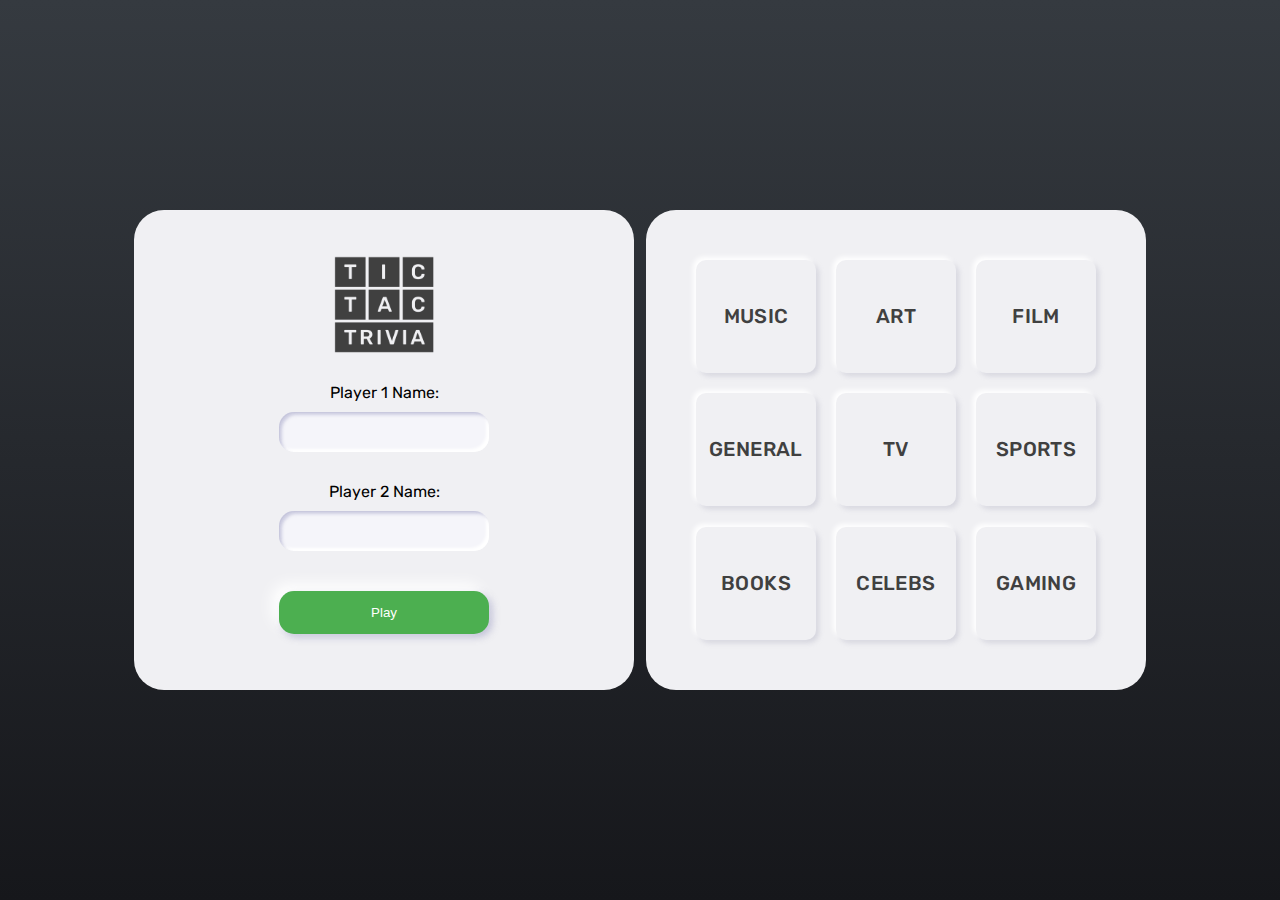
==== index.html @ f79e329e "update file structure" ====
<!DOCTYPE html>
<html lang="en">
<head>
    <meta charset="UTF-8">
    <meta name="viewport" content="width=device-width, initial-scale=1.0">
    <title>Document</title>
    <script src="https://cdnjs.cloudflare.com/ajax/libs/jquery/3.2.1/jquery.js"></script>
    <link rel="stylesheet" href="./css/main.css">
    <link href="https://fonts.googleapis.com/css2?family=Rubik:wght@300;400;500&display=swap" rel="stylesheet">
</head>
<body>

    <section class="container">

    <div id="game-controls">
        <img class="logo" src="img/logo.png">
        <label for="player1">Player 1 Name:</label>
        <input type="text" id="player1" name="player1">
        <label for="player2">Player 2 Name:</label>
        <input type="text" id="player2" name="player2">
        <input type="submit" value="Play" id="submit-names"> 
    </div>

    <div id="game-board">
    <div id="1" class="square">Music</div>
    <div id="2" class="square">Art</div>
    <div id="3" class="square">Film</div>
    <div id="4" class="square">General</div>
    <div id="5" class="square">TV</div>
    <div id="6" class="square">Sports</div>
    <div id="7" class="square">Books</div>
    <div id="8" class="square">Celebs</div>
    <div id="9" class="square">Gaming</div>
    </div>

</section>


<script src="./js/app.js"></script>
</body>
</html>
---- css/main.css ----
body {
  margin: 0;
  padding: 0;
  font-family: Rubik;
  font-style: normal;
  font-weight: 400;
  text-align: center;
  background: linear-gradient( #353A40, #16171B);
}

p {
    font-size: 50px;
    margin: 0;
}

.logo {
  width: 100px;
  margin: 0px auto 30px;
}

.container {
  display: flex;
  flex-wrap: wrap;
  justify-content: center;
  align-items: center;
  margin: auto;
  height: 100vh;
  width: 80%;
}

#game-controls {
  width: 420px;
  background: #f0f0f3;
  display: flex;
  /* flex-wrap: wrap; */
  flex-direction: column;
  justify-content: center;
  padding: 40px;
  margin: 0 auto;
  height: 400px;
  border-radius: 30px;
}

#game-board {
  width: 420px;
  background: #f0f0f3;

  border-radius: 30px;
  display: flex;
  flex-wrap: wrap;
  justify-content: center;
  padding: 40px;
  margin: 0 auto;
  height: 400px;
}

.square {
  display: inline-block;
  width: 120px;
  height: 113px;
  background: #f0f0f3;
  box-shadow: -3px -3px 5px #ffffff, 3px 3px 5px rgba(174, 174, 192, 0.4);
  border-radius: 10px;
  text-align: center;
  margin: 10px;
  font-family: Rubik;
  font-style: normal;
  font-weight: 500;
  font-size: 20px;
  line-height: 113px;
  letter-spacing: 0.02em;
  color: #404040;
  text-transform: uppercase;
}
.square:hover {
  width: 120px;
  height: 113px;
  background: #dedede;
  cursor: pointer;
  /* box-shadow:
  /* 0px 0px 20px #08feeb, */
  /* inset -3px -5px 10px #FAFBFF,
  inset 5px 5px 10px #A6ABBD;
  box-shadow: ; */ */
}
.square:active {
  width: 120px;
  height: 113px;
  background: #dedede;
  box-shadow:
  /* 0px 0px 20px #08feeb, */
  inset -3px -5px 10px #FAFBFF,
  inset 5px 5px 10px #A6ABBD;
  /* box-shadow: 0px 0px 20px #08feeb; */
}
.clicked {
  width: 120px;
  height: 113px;
  background: #dedede;
  box-shadow:
  /* 0px 0px 20px #08feeb, */
  inset -3px -5px 10px #FAFBFF,
  inset 5px 5px 10px #A6ABBD;
  box-shadow: ;
}

.x {
  color: #fe0896;
  font-size: 65px;
}

.o {
  color: #7008fe;
  font-size: 65px;
}

input[type="text"] {
  height: 20px;
  background: #f5f5fa;

  box-shadow: inset -1px -1px 2px rgba(255, 255, 255, 0.5),
    inset 1px 1px 1px rgba(170, 170, 204, 0.25),
    inset 3px 3px 3px rgba(170, 170, 204, 0.5), inset -3px -3px 3px #ffffff;
  border-radius: 15px;
  border: none;
  display: block;
  text-align: center;
  width: 50%;
  padding: 20px;
  margin: 10px auto 30px;

  box-sizing: border-box;
}

input[type="submit"] {
  width: 50%;
  background-color: #4caf50;
  color: white;
  padding: 14px 20px;
  margin: 10px auto;
  border: none;
  cursor: pointer;
  box-shadow: -3px -3px 7px rgba(255, 255, 255, 0.5),
    3px 3px 7px rgba(170, 170, 204, 0.25), 3px 3px 7px rgba(170, 170, 204, 0.5),
    -7px -7px 15px #ffffff;
  border-radius: 15px;
}

input[type="submit"]:active { 
    transform: scale(0.98); 

    box-shadow: 3px 2px 22px 1px rgba(0, 0, 0, 0.24); 

} 

button {
  width: 50%;
  background: linear-gradient(180deg, #016BB8 10%, #0188eb);
  color: white;
  padding: 14px 20px;
  margin: 10px auto;
  border: none;
  cursor: pointer;
  border-radius: 12px;
  display: inherit;
}

button:active { 
    transform: scale(1.1); 

    box-shadow: 3px 2px 22px 1px #0896fe; 

} 

button:hover { 
  transform: scale(0.98); 

  box-shadow: 2px 2px 10px #08feeb; 

} 

.btns {
  display: block;
}

.trivia {
  font-size: 25px;
  margin: 0 0 15px;
}

.win {
  box-shadow: 0px 0px 20px #08feeb
}

#timer {
  font-size: 20px;
}

.small {
  font-size: 20px;
  margin: 10px 0;
}

hr {
  width: 80%;
  border: 0;
  height: 1px;
  background-image: linear-gradient(to right, rgba(0, 0, 0, 0), rgba(0, 0, 0, 0.75), rgba(0, 0, 0, 0));
  margin: 20px auto;
}

.red {
  /* color: red; */
}
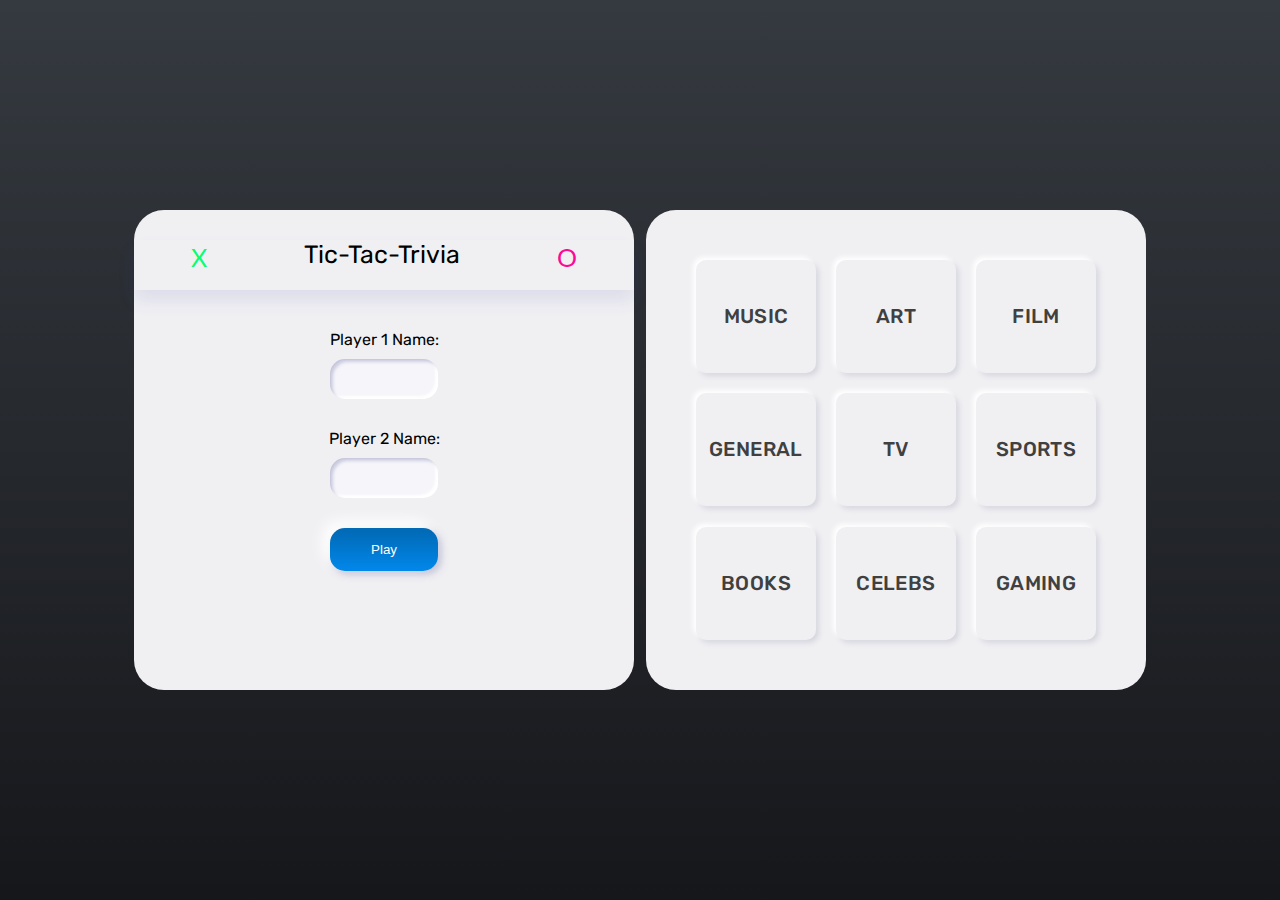
==== commit f09f49be: "Updates UI" ====
--- a/index.html
+++ b/index.html
@@ -3,17 +3,29 @@
 <head>
     <meta charset="UTF-8">
     <meta name="viewport" content="width=device-width, initial-scale=1.0">
-    <title>Document</title>
+    <title>Tic-Tac-Trivia</title>
     <script src="https://cdnjs.cloudflare.com/ajax/libs/jquery/3.2.1/jquery.js"></script>
     <link rel="stylesheet" href="./css/main.css">
     <link href="https://fonts.googleapis.com/css2?family=Rubik:wght@300;400;500&display=swap" rel="stylesheet">
+    <link href="https://fonts.googleapis.com/css2?family=Lato:wght@900&display=swap" rel="stylesheet">
 </head>
 <body>
 
-    <section class="container">
+<section class="container">
+    
+    <div id="left"> 
+
+    <div class="nav">
+        <p><span class="lato">X </span></p>
+        <p><span class="lato">O</span> </p>
+        <p id="timer">Tic-Tac-Trivia</p>
+    
+    </div>
+
+    
 
     <div id="game-controls">
-        <img class="logo" src="img/logo.png">
+        <!-- <img class="logo" src="img/logo.png"> -->
         <label for="player1">Player 1 Name:</label>
         <input type="text" id="player1" name="player1">
         <label for="player2">Player 2 Name:</label>
@@ -21,21 +33,21 @@
         <input type="submit" value="Play" id="submit-names"> 
     </div>
 
+    </div>
+
     <div id="game-board">
-    <div id="1" class="square">Music</div>
-    <div id="2" class="square">Art</div>
-    <div id="3" class="square">Film</div>
-    <div id="4" class="square">General</div>
-    <div id="5" class="square">TV</div>
-    <div id="6" class="square">Sports</div>
-    <div id="7" class="square">Books</div>
-    <div id="8" class="square">Celebs</div>
-    <div id="9" class="square">Gaming</div>
+    <div id="1" class="square listen">Music</div>
+    <div id="2" class="square listen">Art</div>
+    <div id="3" class="square listen">Film</div>
+    <div id="4" class="square listen">General</div>
+    <div id="5" class="square listen">TV</div>
+    <div id="6" class="square listen">Sports</div>
+    <div id="7" class="square listen">Books</div>
+    <div id="8" class="square listen">Celebs</div>
+    <div id="9" class="square listen">Gaming</div>
     </div>
 
 </section>
-
-
 <script src="./js/app.js"></script>
 </body>
 </html>
--- a/css/main.css
+++ b/css/main.css
@@ -6,6 +6,12 @@
   font-weight: 400;
   text-align: center;
   background: linear-gradient( #353A40, #16171B);
+}
+a {
+  color: white;
+  text-align: center;
+  text-decoration: none;
+  margin: 0 auto;
 }
 
 p {
@@ -28,23 +34,71 @@
   width: 80%;
 }
 
+#left {
+  grid-template-columns: repeat(12, 1fr);
+  width: 420px;
+  background: #f0f0f3;
+  padding: 30px 40px;
+  margin: 0 auto;
+  height: 420px;
+  border-radius: 30px;
+}
+
 #game-controls {
-  width: 420px;
-  background: #f0f0f3;
-  display: flex;
-  /* flex-wrap: wrap; */
-  flex-direction: column;
+  flex-wrap: wrap;
   justify-content: center;
-  padding: 40px;
-  margin: 0 auto;
-  height: 400px;
-  border-radius: 30px;
-}
+  align-items: center;
+  align-self: center;
+  justify-self: center;
+
+}
+
+.nav {
+  padding: 0 50px;
+  grid-column: 1 / span 12;
+  margin: 0 -40px 40px;
+  height: 50px;
+  box-shadow: 0px 11px 17px rgba(63, 63, 170, 0.1);
+}
+
+.lato {
+  font-family: 'Lato', sans-serif;
+}
+
+.nav p:nth-of-type(1) {
+  font-size: 25px;
+  float: left;
+  color: #08fe70;
+  padding: 2px 7px;
+}
+
+.green-border {
+  border-radius: 8px;
+  background-color: #34383e;
+  box-shadow: inset 0px 0px 0px 2px #08fe70;
+  box-sizing: border-box;
+}
+.purple-border {
+  border-radius: 8px;
+  background-color: #34383e;
+  box-shadow: inset 0px 0px 0px 2px #fe0896;
+  box-sizing: border-box;
+}
+.nav p:nth-of-type(2) {
+  font-size: 25px;
+  float: right;
+  color: #fe0896;
+  padding: 2px 7px;
+}
+.nav p:nth-of-type(3) {
+  font-size: 25px;
+  text-align: center;
+}
+
 
 #game-board {
   width: 420px;
   background: #f0f0f3;
-
   border-radius: 30px;
   display: flex;
   flex-wrap: wrap;
@@ -73,51 +127,45 @@
   text-transform: uppercase;
 }
 .square:hover {
-  width: 120px;
-  height: 113px;
   background: #dedede;
   cursor: pointer;
-  /* box-shadow:
-  /* 0px 0px 20px #08feeb, */
-  /* inset -3px -5px 10px #FAFBFF,
-  inset 5px 5px 10px #A6ABBD;
-  box-shadow: ; */ */
-}
+}
+
 .square:active {
-  width: 120px;
-  height: 113px;
   background: #dedede;
   box-shadow:
-  /* 0px 0px 20px #08feeb, */
   inset -3px -5px 10px #FAFBFF,
   inset 5px 5px 10px #A6ABBD;
-  /* box-shadow: 0px 0px 20px #08feeb; */
-}
+}
+
 .clicked {
   width: 120px;
   height: 113px;
   background: #dedede;
   box-shadow:
-  /* 0px 0px 20px #08feeb, */
   inset -3px -5px 10px #FAFBFF,
   inset 5px 5px 10px #A6ABBD;
-  box-shadow: ;
 }
 
 .x {
+  color: #08fe70;
+  font-family: 'Lato', sans-serif;
+}
+#game-board > .x {
+  font-size: 80px;
+}
+#game-board > .o {
+  font-size: 80px;
+}
+
+.o {
   color: #fe0896;
-  font-size: 65px;
-}
-
-.o {
-  color: #7008fe;
-  font-size: 65px;
+  font-family: 'Lato', sans-serif;
 }
 
 input[type="text"] {
   height: 20px;
   background: #f5f5fa;
-
   box-shadow: inset -1px -1px 2px rgba(255, 255, 255, 0.5),
     inset 1px 1px 1px rgba(170, 170, 204, 0.25),
     inset 3px 3px 3px rgba(170, 170, 204, 0.5), inset -3px -3px 3px #ffffff;
@@ -128,16 +176,15 @@
   width: 50%;
   padding: 20px;
   margin: 10px auto 30px;
-
   box-sizing: border-box;
 }
 
 input[type="submit"] {
   width: 50%;
-  background-color: #4caf50;
+  background: linear-gradient(180deg, #016BB8 10%, #0188eb);
   color: white;
   padding: 14px 20px;
-  margin: 10px auto;
+  margin: 0px auto;
   border: none;
   cursor: pointer;
   box-shadow: -3px -3px 7px rgba(255, 255, 255, 0.5),
@@ -146,15 +193,19 @@
   border-radius: 15px;
 }
 
+input[type="submit"]:hover {
+  transform: scale(0.98); 
+  box-shadow: 2px 2px 10px #08feeb;
+}
+
 input[type="submit"]:active { 
     transform: scale(0.98); 
-
     box-shadow: 3px 2px 22px 1px rgba(0, 0, 0, 0.24); 
-
 } 
 
 button {
   width: 50%;
+  font-size: 16px;
   background: linear-gradient(180deg, #016BB8 10%, #0188eb);
   color: white;
   padding: 14px 20px;
@@ -167,16 +218,12 @@
 
 button:active { 
     transform: scale(1.1); 
-
     box-shadow: 3px 2px 22px 1px #0896fe; 
-
 } 
 
 button:hover { 
   transform: scale(0.98); 
-
   box-shadow: 2px 2px 10px #08feeb; 
-
 } 
 
 .btns {
@@ -190,10 +237,6 @@
 
 .win {
   box-shadow: 0px 0px 20px #08feeb
-}
-
-#timer {
-  font-size: 20px;
 }
 
 .small {
@@ -209,6 +252,107 @@
   margin: 20px auto;
 }
 
-.red {
-  /* color: red; */
+@media only screen and (max-device-width: 629px) {
+  body {
+    margin: 0;
+    padding: 0;
+    font-family: Rubik;
+    font-style: normal;
+    font-weight: 400;
+    text-align: center;
+    background: linear-gradient( #353A40, #16171B);
+  }
+
+
+#game-controls {
+  width: 270px;
+  background: #f0f0f3;
+  display: flex;
+  /* flex-wrap: wrap; */
+  flex-direction: column;
+  justify-content: center;
+  padding: 20px;
+  margin: 0 auto;
+  height: 300px;
+  border-radius: 30px;
+}
+
+  #game-board {
+    width: 270px;
+    background: #f0f0f3;
+    border-radius: 30px;
+    display: flex;
+    flex-wrap: wrap;
+    justify-content: center;
+    padding: 20px;
+    margin: 0 auto;
+    height: 250px;
+  }
+
+
+.square {
+  display: inline-block;
+  width: 70px;
+  height: 65px;
+  background: #f0f0f3;
+  box-shadow: -3px -3px 5px #ffffff, 3px 3px 5px rgba(174, 174, 192, 0.4);
+  border-radius: 10px;
+  text-align: center;
+  margin: 5px;
+  font-family: Rubik;
+  font-style: normal;
+  font-weight: 500;
+  font-size: 14px;
+  line-height: 65px;
+  letter-spacing: 0.02em;
+  color: #404040;
+  text-transform: uppercase;
+}
+
+.trivia {
+  font-size: 17px;
+  margin: 0 0 15px;
+}
+
+.logo {
+  width: 50px;
+  margin: 0px auto 30px;
+}
+
+p {
+  font-size: 20px;
+  margin: 0;
+}
+
+label {
+  font-size: 10px;
+}
+
+input[type="submit"] {
+  font-size: 12px;
+  line-height: 12px;
+}
+
+button {
+  width: 50%;
+  font-size: 13px;
+  background: linear-gradient(180deg, #016BB8 10%, #0188eb);
+  color: white;
+  padding: 7px 18px;
+  margin: 10px auto;
+  border: none;
+  cursor: pointer;
+  border-radius: 12px;
+  display: inherit;
+}
+
+#timer {
+  font-size: 13px;
+}
+
+}
+
+
+@media only screen and (min-width: 320) {
+  
 }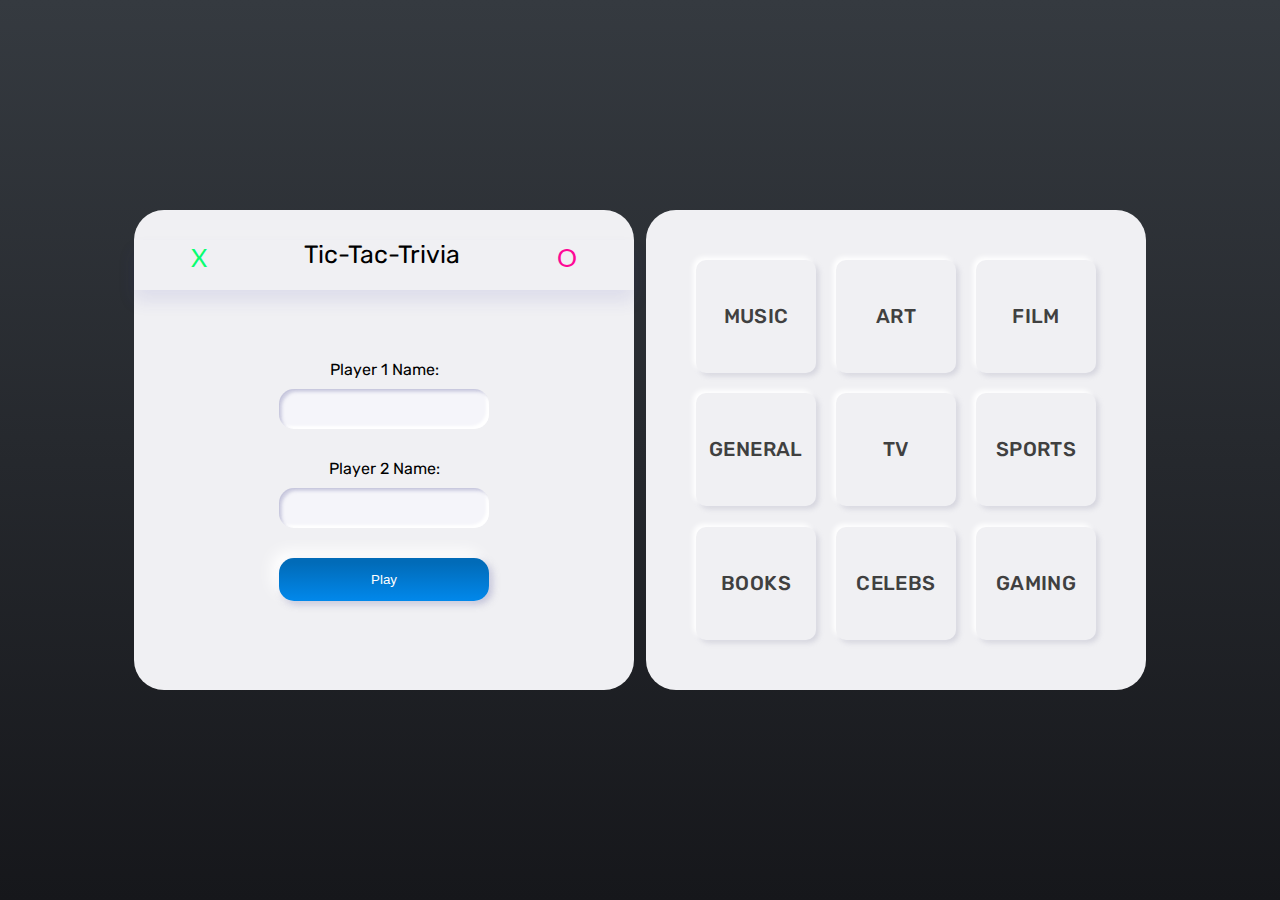
==== commit 375bbcf6: "Clean up code" ====
--- a/index.html
+++ b/index.html
@@ -19,10 +19,7 @@
         <p><span class="lato">X </span></p>
         <p><span class="lato">O</span> </p>
         <p id="timer">Tic-Tac-Trivia</p>
-    
     </div>
-
-    
 
     <div id="game-controls">
         <!-- <img class="logo" src="img/logo.png"> -->
@@ -36,15 +33,15 @@
     </div>
 
     <div id="game-board">
-    <div id="1" class="square listen">Music</div>
-    <div id="2" class="square listen">Art</div>
-    <div id="3" class="square listen">Film</div>
-    <div id="4" class="square listen">General</div>
-    <div id="5" class="square listen">TV</div>
-    <div id="6" class="square listen">Sports</div>
-    <div id="7" class="square listen">Books</div>
-    <div id="8" class="square listen">Celebs</div>
-    <div id="9" class="square listen">Gaming</div>
+    <div id="1" class="square listen" data-category="12">Music</div>
+    <div id="2" class="square listen" data-category="25">Art</div>
+    <div id="3" class="square listen" data-category="11">Film</div>
+    <div id="4" class="square listen" data-category="9">General</div>
+    <div id="5" class="square listen" data-category="14">TV</div>
+    <div id="6" class="square listen" data-category="21">Sports</div>
+    <div id="7" class="square listen" data-category="10">Books</div>
+    <div id="8" class="square listen" data-category="26">Celebs</div>
+    <div id="9" class="square listen" data-category="15">Gaming</div>
     </div>
 
 </section>
--- a/css/main.css
+++ b/css/main.css
@@ -7,6 +7,7 @@
   text-align: center;
   background: linear-gradient( #353A40, #16171B);
 }
+
 a {
   color: white;
   text-align: center;
@@ -37,20 +38,19 @@
 #left {
   grid-template-columns: repeat(12, 1fr);
   width: 420px;
+  min-width: 420px;
   background: #f0f0f3;
   padding: 30px 40px;
-  margin: 0 auto;
+  margin: 20px auto;
   height: 420px;
   border-radius: 30px;
 }
 
 #game-controls {
-  flex-wrap: wrap;
+  display: flex;
   justify-content: center;
-  align-items: center;
-  align-self: center;
-  justify-self: center;
-
+  flex-direction: column;
+  height: 300px;
 }
 
 .nav {
@@ -98,13 +98,14 @@
 
 #game-board {
   width: 420px;
+  min-width: 420px;
   background: #f0f0f3;
   border-radius: 30px;
   display: flex;
   flex-wrap: wrap;
   justify-content: center;
   padding: 40px;
-  margin: 0 auto;
+  margin: 20px auto;
   height: 400px;
 }
 
@@ -205,7 +206,7 @@
 
 button {
   width: 50%;
-  font-size: 16px;
+  font-size: 14px;
   background: linear-gradient(180deg, #016BB8 10%, #0188eb);
   color: white;
   padding: 14px 20px;
@@ -231,8 +232,9 @@
 }
 
 .trivia {
-  font-size: 25px;
-  margin: 0 0 15px;
+  font-size: 22px;
+  font-weight: 400;
+  margin: 0 0 25px;
 }
 
 .win {
@@ -355,4 +357,13 @@
 
 @media only screen and (min-width: 320) {
   
+}
+
+@media only screen and (min-width: 1350px) {
+  #left {
+    margin: 20px 20px 0px auto;
+  }
+  #game-board {
+    margin: 20px auto 0px 20px;
+}
 }